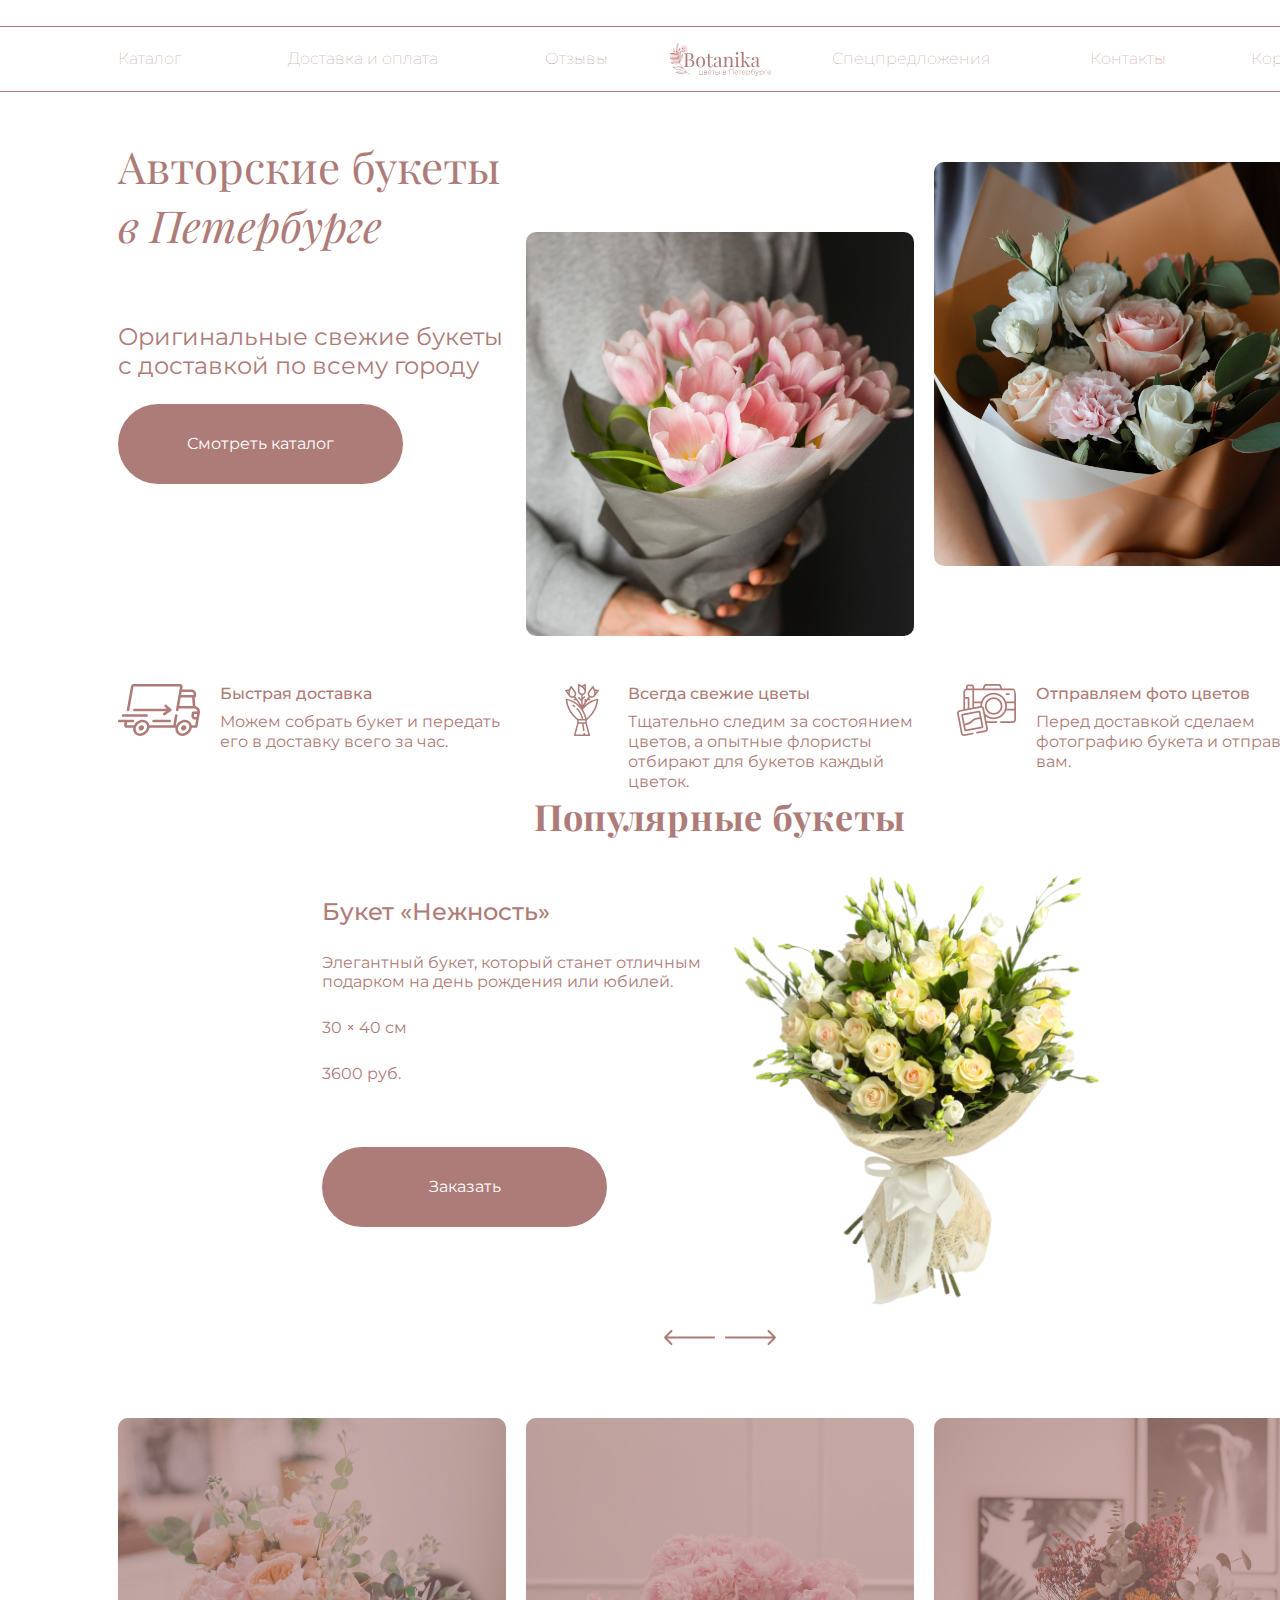
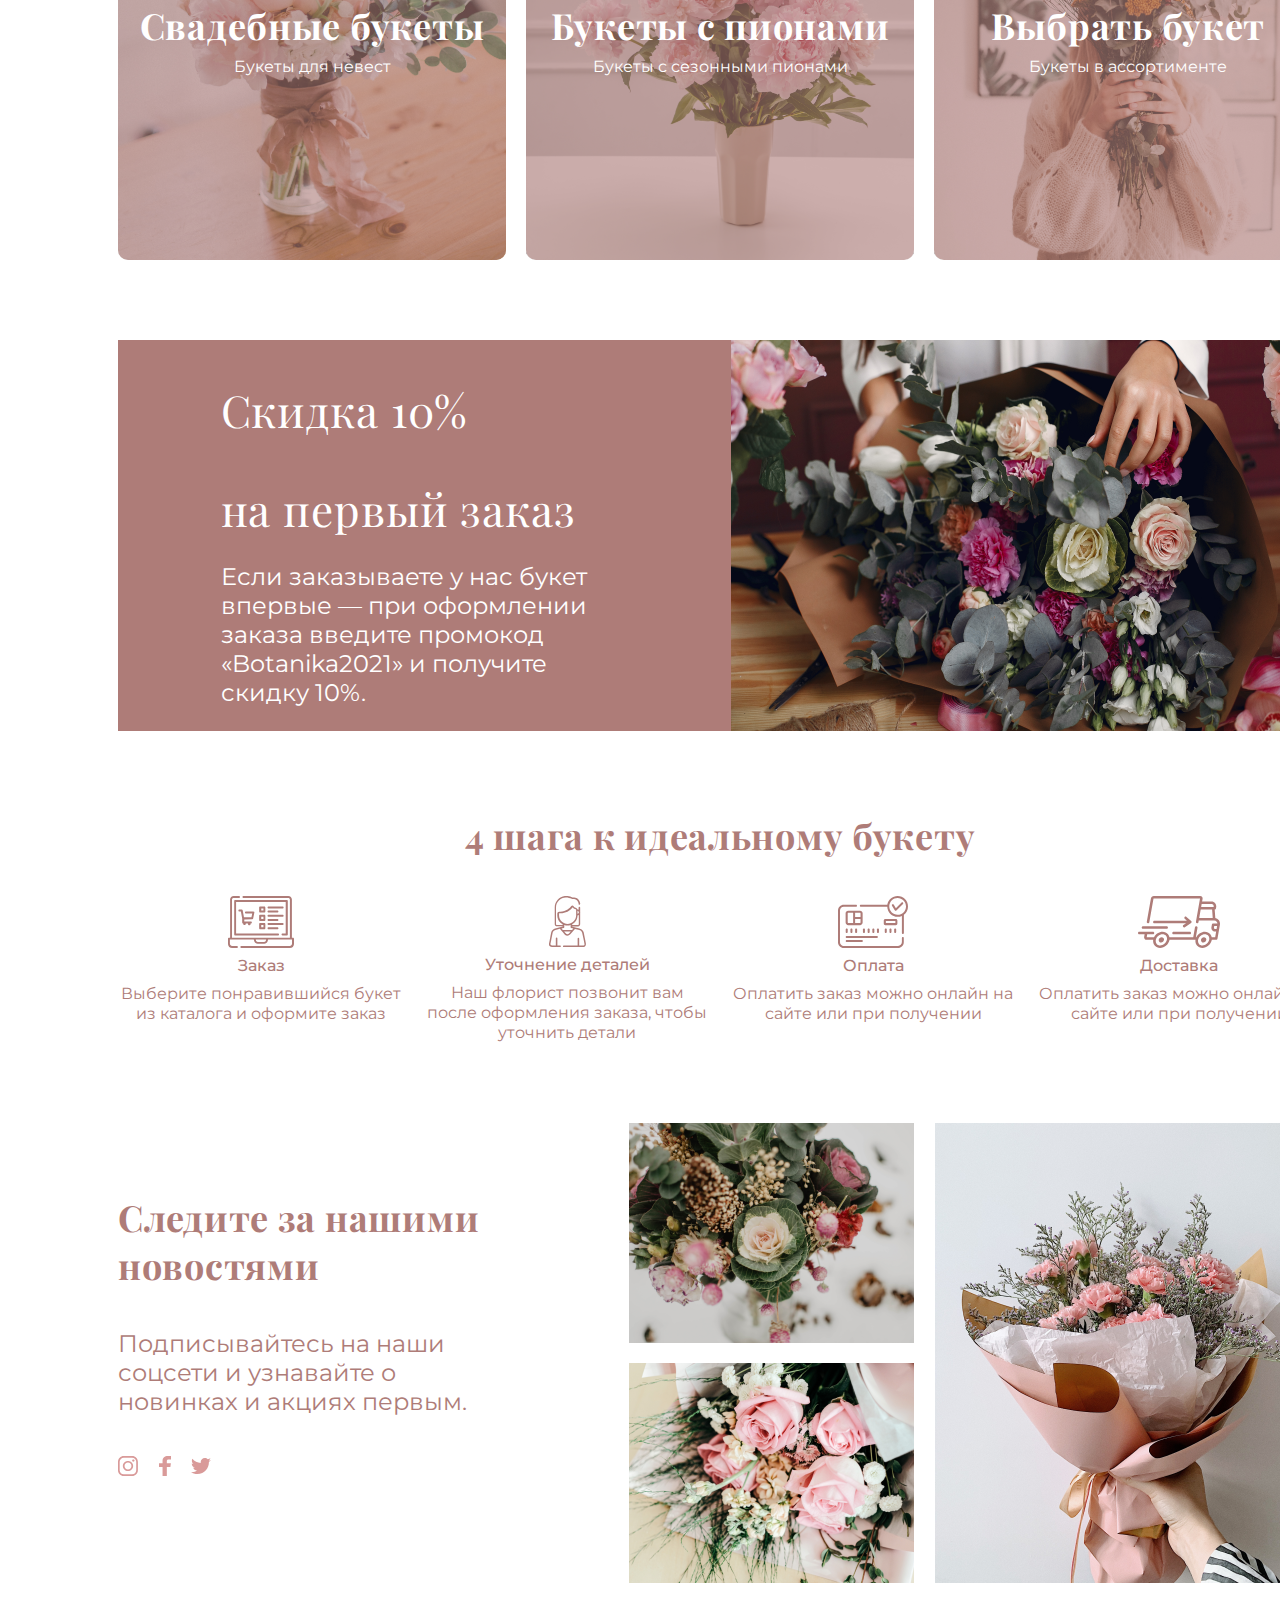
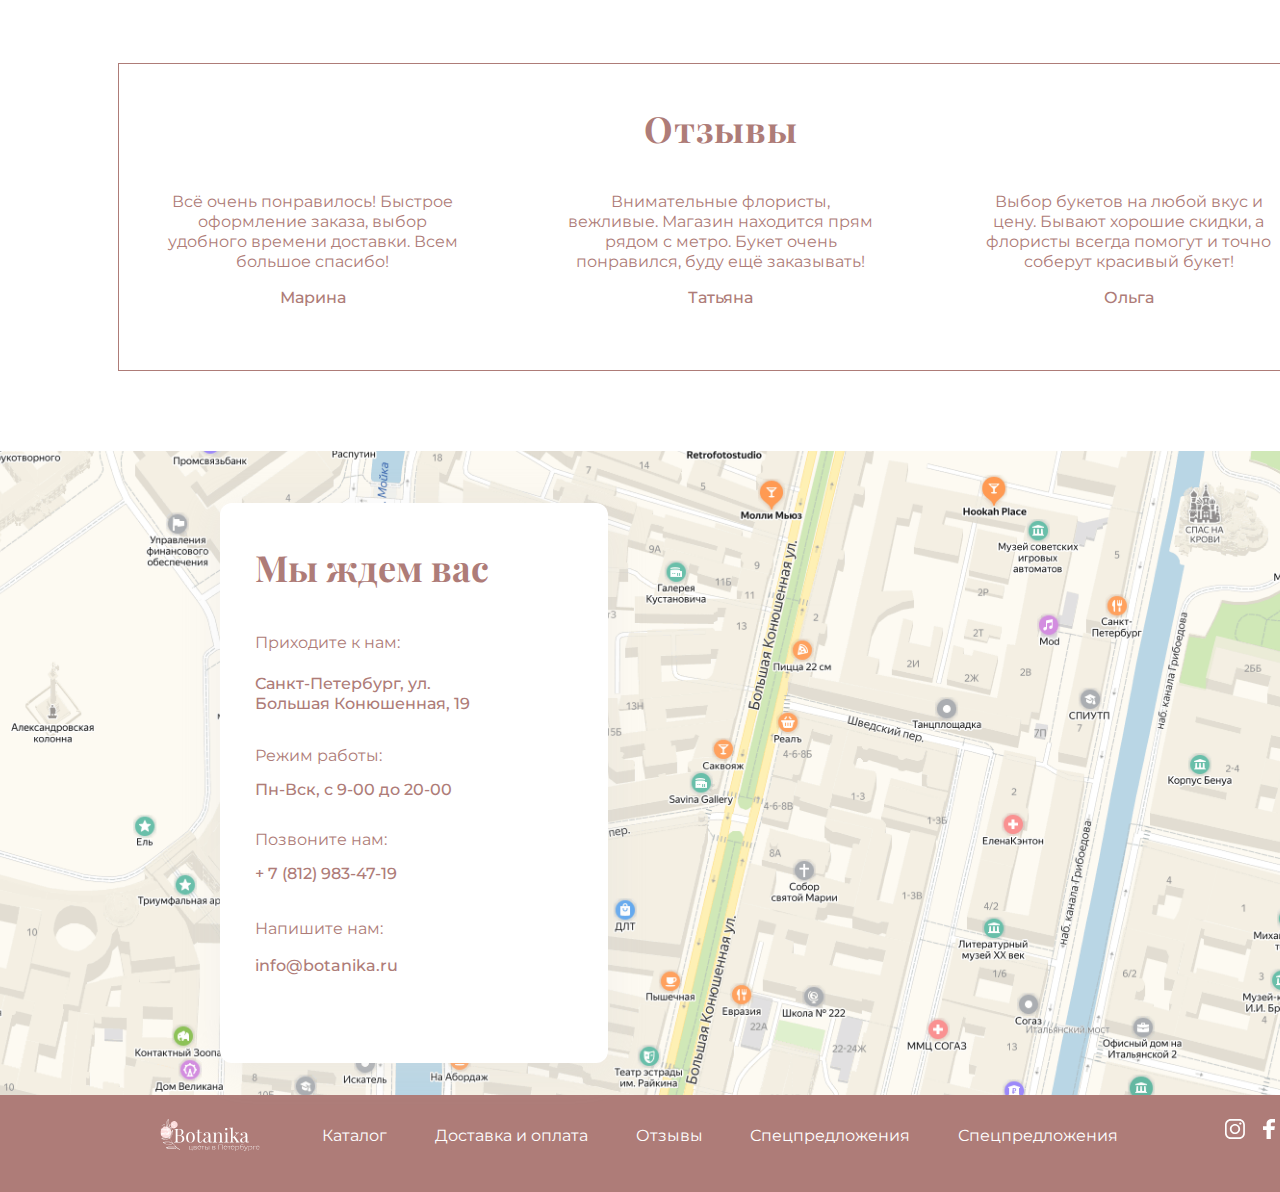
==== public/index.html @ adad9e23 "fireBase deployment" ====
<!DOCTYPE html>
<html lang="ru">
<head>
    <link rel="stylesheet" href="css/style.css">
    <link rel="preconnect" href="https://fonts.googleapis.com">
    <link rel="preconnect" href="https://fonts.gstatic.com" crossorigin>
    <link href="https://fonts.googleapis.com/css2?family=Montserrat:wght@400;500&family=Playfair+Display:ital,wght@0,400;0,700;1,400&display=swap"
          rel="stylesheet">
    <meta charset="UTF-8">
    <title>flower shop</title>
</head>
<body>
<article class="wrap">
    <header class="pageHeader ">
        <nav class="pageNavigation bigGrid contentWide">
            <div class="navContent">
                <a class="navLink montserratFont link" href="" type="link">
                    <div class="linkContent">Каталог</div>
                </a>
            </div>
            <div class="navContent">
                <a class="navLink montserratFont link" href="" type="link">
                    <div class="linkContent">Доставка и оплата</div>
                </a>
            </div>
            <div class="navContent">
                <a class="navLink montserratFont link" href="" type="link">
                    <div class="linkContent">Отзывы</div>
                </a>
            </div>
            <div class="navContent">
                <a class="navLink link" href="" type="link">
                    <div class="logo"></div>
                </a>
            </div>
            <div class="navContent ">
                <a class="navLink montserratFont link" href="" type="link">
                    <div class="linkContent">Спецпредложения</div>
                </a>
            </div>
            <div class="navContent ">
                <a class="navLink montserratFont link" href="" type="link ">
                    <div class="linkContent">Контакты</div>
                </a>
            </div>
            <div class="navContent">
                <a class="navLink montserratFont link" href="" type="link">
                    <div class="linkContent">Корзина</div>
                </a>
            </div>
        </nav>
    </header>
    <main class="mainContainer ">
        <section class="designBouquetsWrap contentWide bigGrid">
            <div class="designBouquetsContent">
                <p class="playfairFont">Авторские букеты<span> в Петербурге</span></p>

                <p class="montserratFont">Оригинальные свежие букеты с доставкой по всему городу</p>
                <a class="buttonWrap link" type="link" href="">
                    <div class="buttonLink montserratFont">Смотреть каталог</div>
                </a>
            </div>
            <div class="designBouquetsContent">
                <div class="imageContainer"></div>
            </div>
            <div class="designBouquetsContent">
                <div class="imageContainer"></div>
            </div>
        </section>
        <section class="benefits contentWide bigGrid montserratFont">
            <div class="contentBenefits imageContainer">
            </div>
            <div class="contentBenefits">
                <p>Быстрая доставка</p>
                <p>Можем собрать букет и передать его в доставку всего за час.</p>
            </div>
            <div class="contentBenefits imageContainer">
            </div>
            <div class="contentBenefits">
                <p>Всегда свежие цветы</p>
                <p>Тщательно следим за состоянием цветов, а опытные флористы отбирают для букетов каждый цветок.</p>
            </div>
            <div class="contentBenefits imageContainer">
            </div>
            <div class="contentBenefits">
                <p>Отправляем фото цветов</p>
                <p>Перед доставкой сделаем фотографию букета и отправим вам.</p>
            </div>
        </section>
        <section class="popularBouquets contentNoWide smallGrid">
            <p class="playfairFont">Популярные букеты</p>
            <div class="popularBouquetsContentWrap smallGrid">
                <div class="popularBouquetsContent montserratFont">
                    <p>Букет «Нежность»</p>
                    <p>Элегантный букет, который станет отличным подарком на день рождения или юбилей.</p>
                    <p>30 × 40 см</p>
                    <p>3600 руб.</p>
                    <a class="buttonWrap  link" type="link" href="">
                        <div class="buttonLink montserratFont">Заказать</div>
                    </a>
                </div>
                <div class="popularBouquetsContent imageContainer">

                </div>
            </div>
            <div class="buttonWrap ">
                <a type="link" class="link" href="">
                    <div class="imageContainer arrowLeft"></div>
                </a>
                <a type="link" class="link" href="">
                    <div class="imageContainer arrowRight"></div>
                </a>
            </div>
        </section>
        <section class="catalogSections contentWide bigGrid">
            <div class="imageContainer ">
                <p class="playfairFont">Свадебные букеты</p>
                <p class="montserratFont">Букеты для невест</p>
                <div class="imageContainer"></div>
            </div>
            <div class="imageContainer">
                <p class="playfairFont">Букеты с пионами</p>
                <p class="montserratFont">Букеты с сезонными пионами</p>
                <div class="imageContainer"></div>
            </div>
            <div class="imageContainer">
                <p class="playfairFont">Выбрать букет</p>
                <p class="montserratFont">Букеты в ассортименте</p>
                <div class="imageContainer"></div>
            </div>
        </section>
        <section class="contentWide bigGrid discount">
            <div class="discountTextWrap">
                <div class="discountTextContent">
                    <p class="playfairFont">Скидка 10%</p>
                    <p class="playfairFont">на первый заказ</p>
                    <p class="montserratFont">Если заказываете у нас букет впервые — при оформлении заказа введите
                        промокод «Botanika2021» и получите скидку 10%.</p>
                </div>
            </div>
            <div class="imageContainer"></div>
        </section>
        <section class="steps contentWide bigGrid">
            <div class="stepsTitle playfairFont">
                <p>4 шага к идеальному букету</p>
            </div>
            <div class="stepsContainer montserratFont">
                <div class="imageContainer"></div>
                <p>Заказ</p>
                <p>Выберите понравившийся букет из каталога и оформите заказ</p>
            </div>
            <div class="stepsContainer montserratFont">
                <div class="imageContainer"></div>
                <p>Уточнение деталей</p>
                <p>Наш флорист позвонит вам после оформления заказа, чтобы уточнить детали</p>
            </div>
            <div class="stepsContainer montserratFont">
                <div class="imageContainer"></div>
                <p>Оплата</p>
                <p>Оплатить заказ можно онлайн на сайте или при получении</p>
            </div>
            <div class="stepsContainer montserratFont">
                <div class="imageContainer"></div>
                <p>Доставка</p>
                <p>Оплатить заказ можно онлайн на сайте или при получении</p>
            </div>
        </section>
        <section class="news contentWide bigGrid twoLinesGrid">
            <div class="newsTextContainer">
                <p class="playfairFont">Следите за нашими новостями</p>
                <p class="montserratFont">Подписывайтесь на наши соцсети и узнавайте о новинках и акциях первым.</p>
                <div class="imageWrap">
                    <a class="link" type="link" href="https://inatgram.com" target="_blank" rel="noopener">
                        <div class="imageContainer"></div>
                    </a>
                    <a class="link" type="link" href="https://facebook.com" target="_blank" rel="noopener">
                        <div class="imageContainer"></div>
                    </a>
                    <a class="link" type="link" href="https://twitter.com" target="_blank" rel="noopener">
                        <div class="imageContainer"></div>
                    </a>
                </div>
            </div>
            <div class="imageContainer"></div>
            <div class="imageContainer"></div>
            <div class="imageContainer"></div>
        </section>
        <section class="reviews bigGrid contentWide">
            <div class="reviewsTitle"><p class="playfairFont">Отзывы</p></div>
            <div class="reviewsContent montserratFont">
                <p>Всё очень понравилось! Быстрое оформление заказа, выбор удобного времени доставки. Всем большое
                    спасибо!</p>
                <p>Марина</p>
            </div>
            <div class="reviewsContent montserratFont">
                <p>Внимательные флористы, вежливые. Магазин находится прям рядом с метро. Букет очень понравился, буду
                    ещё заказывать!</p>
                <p>Татьяна</p>
            </div>
            <div class="reviewsContent montserratFont">
                <p>Выбор букетов на любой вкус и цену. Бывают хорошие скидки, а флористы всегда помогут и точно соберут
                    красивый букет!</p>
                <p>Ольга</p>
            </div>
        </section>
        <section class="contacts bigGrid contentWide">
            <div class="contactsContainer montserratFont">
                <p class="playfairFont">Мы ждем вас</p>
                <p>Приходите к нам:</p>
                <p>Санкт-Петербург, ул. Большая Конюшенная, 19</p>
                <p>Режим работы:</p>
                <p>Пн-Вск, с 9-00 до 20-00</p>
                <p>Позвоните нам:</p>
                <a href="tel:+78129834719" class="link montserratFont" type="link">+ 7 (812) 983-47-19</a>
                <p>Напишите нам:</p>
                <a href="mailto:info@botanika.ru" class="link montserratFont" type="link">info@botanika.ru</a>
            </div>
            <div class="map imageContainer">
            </div>
        </section>

    </main>
    <footer class="pageFooter">
        <div class="footerContainer bigGrid contentWide">
            <a class="logo imageContainer link"></a>
            <div class="linkWrap montserratFont">
                <a class="link" type="link" href="">Каталог</a>
                <a class="link" type="link" href="">Доставка и оплата</a>
                <a class="link" type="link" href="">Отзывы</a>
                <a class="link" type="link" href="">Спецпредложения</a>
                <a class="link" type="link" href="">Спецпредложения</a>
            </div>
            <div class="iconsFooter">
                <a class="link" type="link" href="https://instagram.com" target="_blank" rel="noopener">
                    <div class="imageContainer"></div>
                </a>
                <a class="link" type="link" href="https://facebook.com" target="_blank" rel="noopener">
                    <div class="imageContainer"></div>
                </a>
                <a class="link" type="link" href="https://twitter.com" target="_blank" rel="noopener">
                    <div class="imageContainer"></div>
                </a>
            </div>
        </div>
    </footer>
</article>

</body>
</html>
---- public/css/style.css ----
html, body {
    display: flex;
    flex: 1;
    margin: 0;
    padding: 0;

}

.montserratFont {
    font-family: 'Montserrat', sans-serif;
    color: #AE7C78;
}

.playfairFont {
    font-family: 'Playfair Display', serif;
    color: #AE7C78;
}

.contentWide {
    width: 1204px;
}

.bigGrid {
    display: grid;
    grid-template-columns: repeat(12, 82px);
    gap: 20px;
}

.twoLinesGrid {
    grid-template-rows: repeat(2, auto);
    gap: 20px;
}

.smallGrid {
    display: grid;
    grid-template-columns: repeat(8, 82px);
    gap: 20px;
}

.contentNoWide {
    width: 794px;
    height: 546px;
    position: relative;

}

.wrap {
    width: 100%;
    display: flex;
    flex-direction: column;
    align-items: center;
}

.mainContainer {
    display: flex;
    flex-direction: column;
    width: 1440px;
    align-items: center;
}


.imageContainer {
    background-repeat: no-repeat;
    background-position: center;
    border-radius: 10px;
}

.link {
    text-decoration: none;
    cursor: pointer;
    transition: all 1s ;
}

.link:hover{
    transform: scale(1.1);
    transition: all 0.1s
}

.link:active{
    transform: translate(0,2px);
    transition: all 0.1s
}


/*region header Css*/
header.pageHeader {
    height: 64px;
    margin: 26px 0 0 0;
    display: flex;
    justify-content: center;
    width: 100%;
    border-top: 1px solid #AE7C78;
    border-bottom: 1px solid #AE7C78;
}


.navContent {
    display: flex;
    align-items: center;
}

.navContent:nth-child(2) {
    grid-column: span 3;
    justify-content: center;
}

.navContent:nth-child(3) {
    justify-content: flex-end;
}

.navContent:nth-child(4) {
    grid-column: span 2;
    justify-content: center;
    width: content-box;
}

.navLink > .logo {

    width: 101px;
    height: 33px;
    background-image: url("../img/svg/logo.svg");
    background-repeat: no-repeat;
    background-position: center;
    background-size: contain;
}

.navContent:nth-child(5) {
    grid-column: span 2;

}

.navContent:nth-child(6) {
    grid-column: span 2;
    justify-content: center;
}

.navContent:nth-child(7) {
    justify-content: flex-end;
}


.navLink {
    text-decoration: none;
}

.navLink > .linkContent {
    font-size: 16px;
    font-style: normal;
    font-weight: 100;
    line-height: 20px;
    letter-spacing: 0;
}

/*endregion*/

/*region designBouquets*/
section.designBouquetsWrap {
    height: 544px;

}

.designBouquetsContent {
    grid-column: span 4;

}

.designBouquetsContent > p:nth-child(1) {
    font-style: normal;
    font-weight: normal;
    font-size: 44px;
    line-height: 59px;
}

.designBouquetsContent > p:nth-child(1) > span {
    font-style: italic;
}


.designBouquetsContent > p:nth-child(2) {
    font-style: normal;
    font-weight: normal;
    font-size: 24px;
    line-height: 29px;
}

.buttonWrap {
    text-decoration: none;
}

.buttonLink {
    background-color: #AE7C78;
    height: 80px;
    width: 285px;
    border-radius: 40px;
    display: flex;
    justify-content: center;
    align-items: center;
    color: white;
    font-style: normal;
    font-weight: normal;
    font-size: 16px;
    line-height: 20px;
}

.designBouquetsContent > .imageContainer {
    width: 100%;
    height: 404px;

}

.designBouquetsContent {
    display: flex;
    flex-direction: column;
}

.designBouquetsContent:nth-child(2) {
    justify-content: flex-end;
}

.designBouquetsContent:nth-child(2) > .imageContainer {
    background-image: url("../img/png/anna-tukhfatullina-food-photographer-stylist-bq6Gd7pQznU-unsplash.png");
    background-size: 404px;
}

.designBouquetsContent:nth-child(3) > .imageContainer {
    background-image: url("../img/png/taisiia-shestopal-JZDyFwGAEqY-unsplash.png");
    background-size: 420px;
}

.designBouquetsContent:nth-child(3) {
    justify-content: center;
}


/*endregion*/

/*region benefits*/
.benefits {
    height: 108px;
    margin: 48px 0 0 0;
}

.contentBenefits {
    display: flex;

}

.contentBenefits:nth-child(2n) {
    display: flex;
    flex-direction: column;
    grid-column: span 3;
}

.contentBenefits:nth-child(2n) > p {
    margin: 0;
}

.contentBenefits:nth-child(2n) > p:nth-child(1) {
    font-style: normal;
    font-weight: 500;
    font-size: 16px;
    line-height: 20px;
    margin: 0 0 8px 0;
}

.contentBenefits:nth-child(2n) > p:nth-child(2) {
    font-style: normal;
    font-weight: normal;
    font-size: 16px;
    line-height: 20px;
}

.contentBenefits:nth-child(2n-1) {
    display: flex;
    background-position: top right;
    background-size: auto 52px;
}

.contentBenefits:nth-child(1) {
    background-image: url("../img/svg/fastDelivery.svg");
}

.contentBenefits:nth-child(3) {
    background-image: url("../img/svg/bouquet.svg");
}

.contentBenefits:nth-child(5) {
    background-image: url("../img/svg/camera.svg");
}

/*endregion*/

/*region popularBouquets*/
.popularBouquets {
    display: flex;
    flex-direction: column;
    align-items: center;
}

.popularBouquets > p {
    font-style: normal;
    font-weight: bold;
    font-size: 36px;
    line-height: 48px;
    letter-spacing: 0.02em;
    grid-column: span 8;
    margin: 0 0 10px;
}

.popularBouquetsContentWrap {
    flex: 1;
}

.popularBouquetsContent {
    display: flex;
    flex-direction: column;
    justify-content: flex-start;
}

.popularBouquetsContent:nth-last-child(1) {

    grid-column: span 4;

}

.popularBouquetsContent:nth-last-child(2) {

    grid-column: span 4;
}

.popularBouquetsContent > p {
    margin: 27px 0 0 0;
}

.popularBouquetsContent > p:nth-child(1) {
    font-style: normal;
    font-weight: 500;
    font-size: 24px;
    line-height: 29px;
}

.popularBouquetsContent > .buttonWrap {
    margin: 64px 0 0 0;
}

.popularBouquetsContent.imageContainer {
    height: 438px;
    background-image: url("../img/png/imgbin_flower-bouquet-cut-flowers-floral-design-garden-roses.png");
    background-size: 387px;
}

.popularBouquets > .buttonWrap {
    grid-column: span 8;
    position: absolute;
    z-index: 1;
    display: flex;
    width: 100%;
    justify-content: center;
    align-items: center;
    top: 538px;
    height: 15px;
}

.arrowLeft.imageContainer, .arrowRight.imageContainer {
    height: 15px;
    width: 51px;
    margin: 0 5px 0 5px;

}

.arrowLeft.imageContainer {
    background-image: url("../img/svg/arrow_1.svg");

    z-index: 2
}

.arrowRight.imageContainer {
    background-image: url("../img/svg/arrow_2.svg");

    z-index: 2
}

/*endregion*/

/*region catalogSections*/
.catalogSections {
    margin-top: 80px;
}

.catalogSections > .imageContainer {
    grid-column: span 4;
    height: 442px;
    display: flex;
    flex-direction: column;
    justify-content: center;
    align-items: center;
    position: relative;
}

.catalogSections > .imageContainer > p {
    margin: 0;
    z-index: 2;
}

.catalogSections > .imageContainer > p:nth-child(1) {
    font-style: normal;
    font-weight: bold;
    font-size: 36px;
    line-height: 48px;
    text-align: center;
    letter-spacing: 0.02em;
    color: white;
}

.catalogSections > .imageContainer > p:nth-child(2) {
    font-style: normal;
    font-weight: normal;
    font-size: 16px;
    line-height: 20px;
    color: #FFFFFF;
    margin: 8px 0 0 0;
}

.catalogSections > .imageContainer:nth-child(1) {
    background-image: url("../img/png/sammi-sP5CaWEN7Do-unsplash.png");
    background-size: auto 443px;
}

.catalogSections > .imageContainer:nth-child(2) {
    background-image: url("../img/png/fresh-beautiful-peony-flowers-vase.png");
    background-size: auto 443px;
}

.catalogSections > .imageContainer:nth-child(3) {
    background-image: url("../img/png/alyssa-strohmann-tnpr-hPOta0-unsplash.png");
    background-size: auto 443px;
}

.imageContainer > .imageContainer {
    width: 100%;
    height: 100%;
    background: rgba(174, 124, 120, 0.6);
    position: absolute;
    z-index: 1;
}

/*endregion*/

/*region discount*/
.discount {
    height: 391px;
    background: #AE7C78;
    margin: 80px 0 0 0;
}

.discountTextWrap {
    grid-column: span 6;
    display: flex;
    justify-content: center;
}

.discountTextContent {
    width: 387px;
    height: 100%;
}

.discount > .imageContainer {
    grid-column: span 6;
    background-image: url("../img/png/florist-makes-beautiful-bouquet-studio.png");
    background-size: auto 391px;
    border-radius: 0;
}

.discountTextContent > p {
    color: white;
    margin: 0;
}

.discountTextContent > p:nth-child(1),
.discountTextContent > p:nth-child(2) {
    font-style: normal;
    font-weight: normal;
    font-size: 44px;
    line-height: 59px;
    letter-spacing: 0.02em;
    margin: 40px 0 0 0;
}

.discountTextContent > p:nth-child(3) {
    font-style: normal;
    font-weight: normal;
    font-size: 24px;
    line-height: 29px;
    margin: 24px 0 0 0
}

/*endregion*/

/*region steps*/
.steps {
    height: 232px;
    margin-top: 80px;
    row-gap: 0;
}

.stepsTitle {
    grid-column: span 12;
    display: flex;
    justify-content: center;
    height: 48px;
    margin: 0;
}

.stepsTitle > p {
    text-align: center;
    font-style: normal;
    font-weight: bold;
    font-size: 36px;
    line-height: 48px;
    letter-spacing: 0.02em;
    margin: 0;

}


.stepsWrap {

    /* grid-column: span 12; */
    height: 184px;
    margin: 0;
    /* display: flex; */
}

.stepsContainer {
    grid-column: span 3;
    height: 184px;
    display: flex;
    flex-direction: column;
    align-items: center;
}

.stepsContainer > .imageContainer {

    height: 52px;
    width: 100%;
    margin: 37px 0 0 0;
}

.stepsContainer > p {
    margin: 0;
    text-align: center;
}

.stepsContainer > p:nth-child(2) {
    margin-top: 8px;
    font-style: normal;
    font-weight: 500;
    font-size: 16px;
    line-height: 20px;
}

.stepsContainer > p:nth-child(3) {
    margin-top: 8px;
    font-style: normal;
    font-weight: normal;
    font-size: 16px;
    line-height: 20px;
}

.stepsContainer:nth-child(2) > .imageContainer {
    background-image: url("../img/svg/computer.svg");
}

.stepsContainer:nth-child(3) > .imageContainer {
    background-image: url("../img/svg/details.svg");
}

.stepsContainer:nth-child(4) > .imageContainer {
    background-image: url("../img/svg/paymant.svg");
}

.stepsContainer:nth-child(5) > .imageContainer {
    background-image: url("../img/svg/fastDelivery.svg");
}

/*endregion*/

/*region news*/
.news {
    height: 460px;
    margin-top: 80px;
    grid-auto-flow: column;
}

.newsTextContainer {
    grid-column: span 5;
    grid-row: span 2;

}

.news > .imageContainer:nth-child(2), .news > .imageContainer:nth-child(3) {
    grid-column: span 3;
}

.news > .imageContainer:nth-child(4) {
    grid-column: span 4;
    grid-row: span 2;

}

.newsTextContainer > p {
    width: 80%;
    margin: 0;
}

.newsTextContainer > p:nth-child(1) {
    font-style: normal;
    font-weight: bold;
    font-size: 36px;
    line-height: 48px;
    letter-spacing: 0.02em;
    margin-top: 70px;
}

.newsTextContainer > :nth-child(2) {
    font-style: normal;
    font-weight: normal;
    font-size: 24px;
    line-height: 29px;
    margin-top: 40px;
}

.imageWrap {
    margin-top: 40px;
    height: 20px;
    display: flex;
}

.imageWrap > .link > .imageContainer {
    height: 100%;
    width: 30px;
    border-radius: 0;
}

.imageWrap > .link:nth-child(1) > .imageContainer {
    width: 21px;
    background-image: url("../img/svg/instagramm.svg");
}

.imageWrap > .link:nth-child(2) > .imageContainer {
    width: 12px;
    background-image: url("../img/svg/facebook.svg");
    margin: 0 20px 0 20px;
}

.imageWrap > .link:nth-child(3) > .imageContainer {
    width: 20px;
    background-image: url("../img/svg/twitter.svg");
}

.news > .imageContainer {
    border-radius: 0;
}

.news > .imageContainer:nth-child(2) {
    background-image: url("../img/png/samantha-gades-nysCDwot01c-unsplash.png");
    background-size: auto 220px;
}

.news > .imageContainer:nth-child(3) {
    background-image: url("../img/png/insung-yoon-jRofmV5rPl0-unsplash.png");
    background-size: auto 220px;
}

.news > .imageContainer:nth-child(4) {
    background-image: url("../img/png/demi-he-hPcxvCecdPI-unsplash.png");
    background-size: auto 460px;
}

/*endregion*/

/*region reviews*/
.reviews {
    height: 308px;
    border: 1px solid #AE7C78;
    box-sizing: border-box;
    margin-top: 80px;
    grid-auto-flow: dense;
    row-gap: 0;
}

.reviewsTitle {
    grid-column: span 12;
}

.reviewsTitle > p {
    margin: 40px;
    font-style: normal;
    font-weight: bold;
    font-size: 36px;
    line-height: 48px;
    text-align: center;
    letter-spacing: 0.02em;
}

.reviewsContent {
    grid-column: span 4;
    height: 180px;
    display: flex;
    flex-direction: column;
    align-items: center;
}

.reviewsContent > p {
    margin: 0;
    text-align: center;
    width: 79%;
}

.reviewsContent > p:nth-child(1) {
    font-style: normal;
    font-weight: normal;
    font-size: 16px;
    line-height: 20px;
    text-align: center;
}

.reviewsContent > p:nth-child(2) {
    font-style: normal;
    font-weight: 500;
    font-size: 16px;
    line-height: 20px;
    margin-top: 16px;
}

/*endregion*/

/*region contacts*/
.contacts {
    height: 644px;
    margin-top: 80px;
    position: relative;
}


.map {
    position: absolute;
    width: 1440px;
    height: 100%;
    z-index: 1;
    justify-self: center;
    background-image: url("../img/png/map.png");
    border-radius: 0;
    background-size: auto 645px;
}


.contactsContainer {
    grid-column-start: 2;
    grid-column-end: 6;
    height: 520px;
    background-color: white;
    z-index: 2;
    border-radius: 12px;
    margin: 52px 0 72px 0;
    box-shadow: 0 4px 40px rgba(217, 217, 217, 0.3);
    padding: 40px 108px 0 35px;
}

.contactsContainer > p {
    margin: 0;
}

.contactsContainer > p, .contactsContainer > a {
    z-index: 3;
}


.contactsContainer > p:nth-child(1) {
    font-style: normal;
    font-weight: bold;
    font-size: 36px;
    line-height: 48px;

}

.contactsContainer > p:nth-child(2) {
    font-style: normal;
    font-weight: normal;
    font-size: 16px;
    line-height: 20px;
    margin-top: 42px;
}

.contactsContainer > p:nth-child(3) {
    font-style: normal;
    font-weight: 500;
    font-size: 16px;
    line-height: 20px;
    margin-top: 21px;
}

.contactsContainer > p:nth-child(4) {
    font-style: normal;
    font-weight: normal;
    font-size: 16px;
    line-height: 20px;
    margin-top: 32px;
}

.contactsContainer > p:nth-child(5) {
    font-style: normal;
    font-weight: 500;
    font-size: 16px;
    line-height: 20px;
    margin-top: 14px;
}

.contactsContainer > p:nth-child(6) {
    font-style: normal;
    font-weight: normal;
    font-size: 16px;
    line-height: 20px;
    margin: 30px 0 14px 0;
}

.contactsContainer > a:nth-child(7) {
    font-style: normal;
    font-weight: 500;
    font-size: 16px;
    line-height: 20px;
    margin-top: 14px;
}

.contactsContainer > p:nth-child(8) {
    font-style: normal;
    font-weight: normal;
    font-size: 16px;
    line-height: 20px;
    margin: 35px 0 17px 0;
}

.contactsContainer > a:nth-child(9) {
    font-style: normal;
    font-weight: 500;
    font-size: 16px;
    line-height: 20px;
}

/*endregion*/

.pageFooter {
    width: 100%;
    height: 97px;
    background: #AE7C78;
    display: flex;
    justify-content: center;
}

.linkWrap > .link {
    color: #FFFFFF;

}

.linkWrap {
    display: flex;
    justify-content: space-between;
    align-items: center;
    height: 100%;
    grid-column: span 8;
}


.footerContainer > .logo {
    grid-column: span 2;
    background-image: url("../img/svg/logo_white.svg");
    background-size: 100px 32px;
}

.footerContainer > .iconsFooter {
    display: flex;
    grid-column: span 2;
    justify-content: flex-end;
}

.iconsFooter>.link>.imageContainer{
    height: 20px;
    border-radius: 0;
    }

.iconsFooter>.link:nth-child(1)>.imageContainer{
    width: 20px;
    background-image: url("../img/svg/instagramm_white.svg");
}

.iconsFooter>.link:nth-child(2)>.imageContainer{
    width: 12px;
    margin: 0 21px 0 18px;
    background-image: url("../img/svg/facebook_white.svg");
}
.iconsFooter>.link:nth-child(3)>.imageContainer{
    width: 26px;
    background-image: url("../img/svg/twitter_white.svg");
}


.footerContainer {
    height: 32px;
    margin: 24px 0 0 0;
}
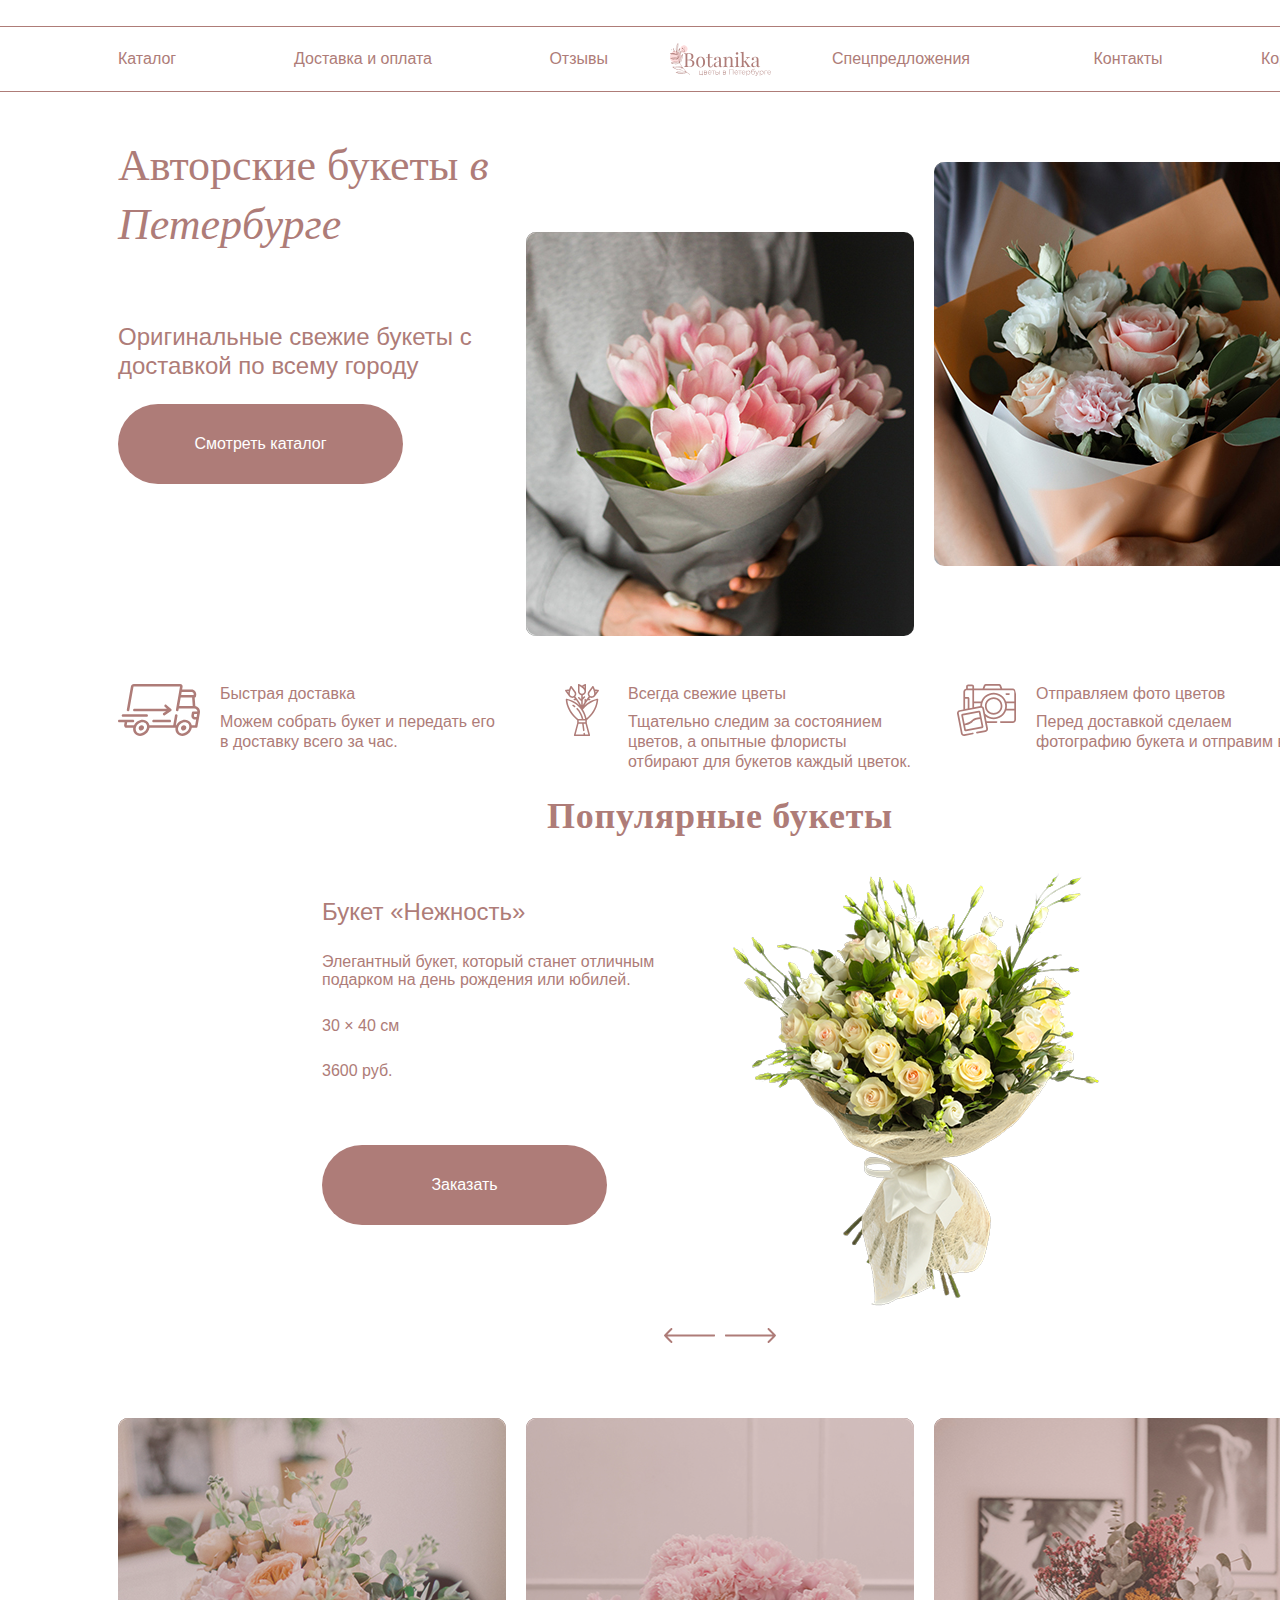
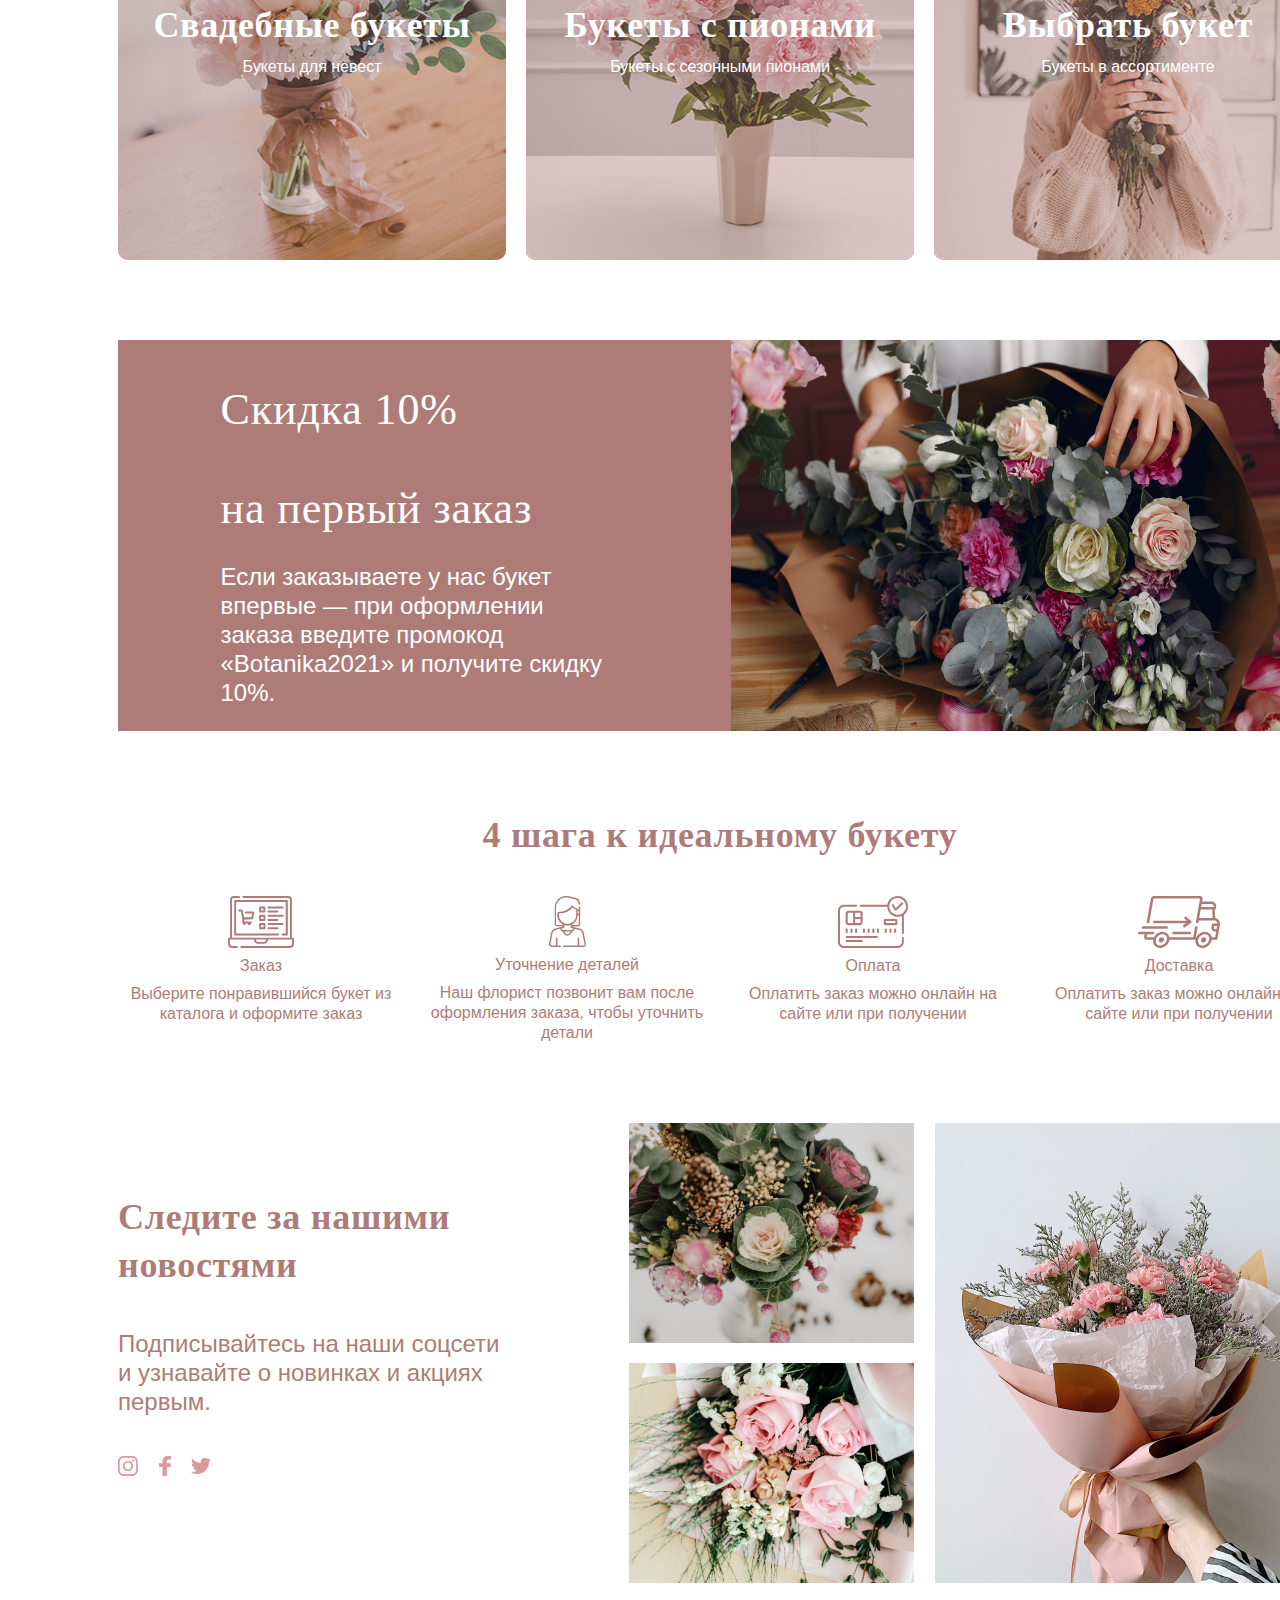
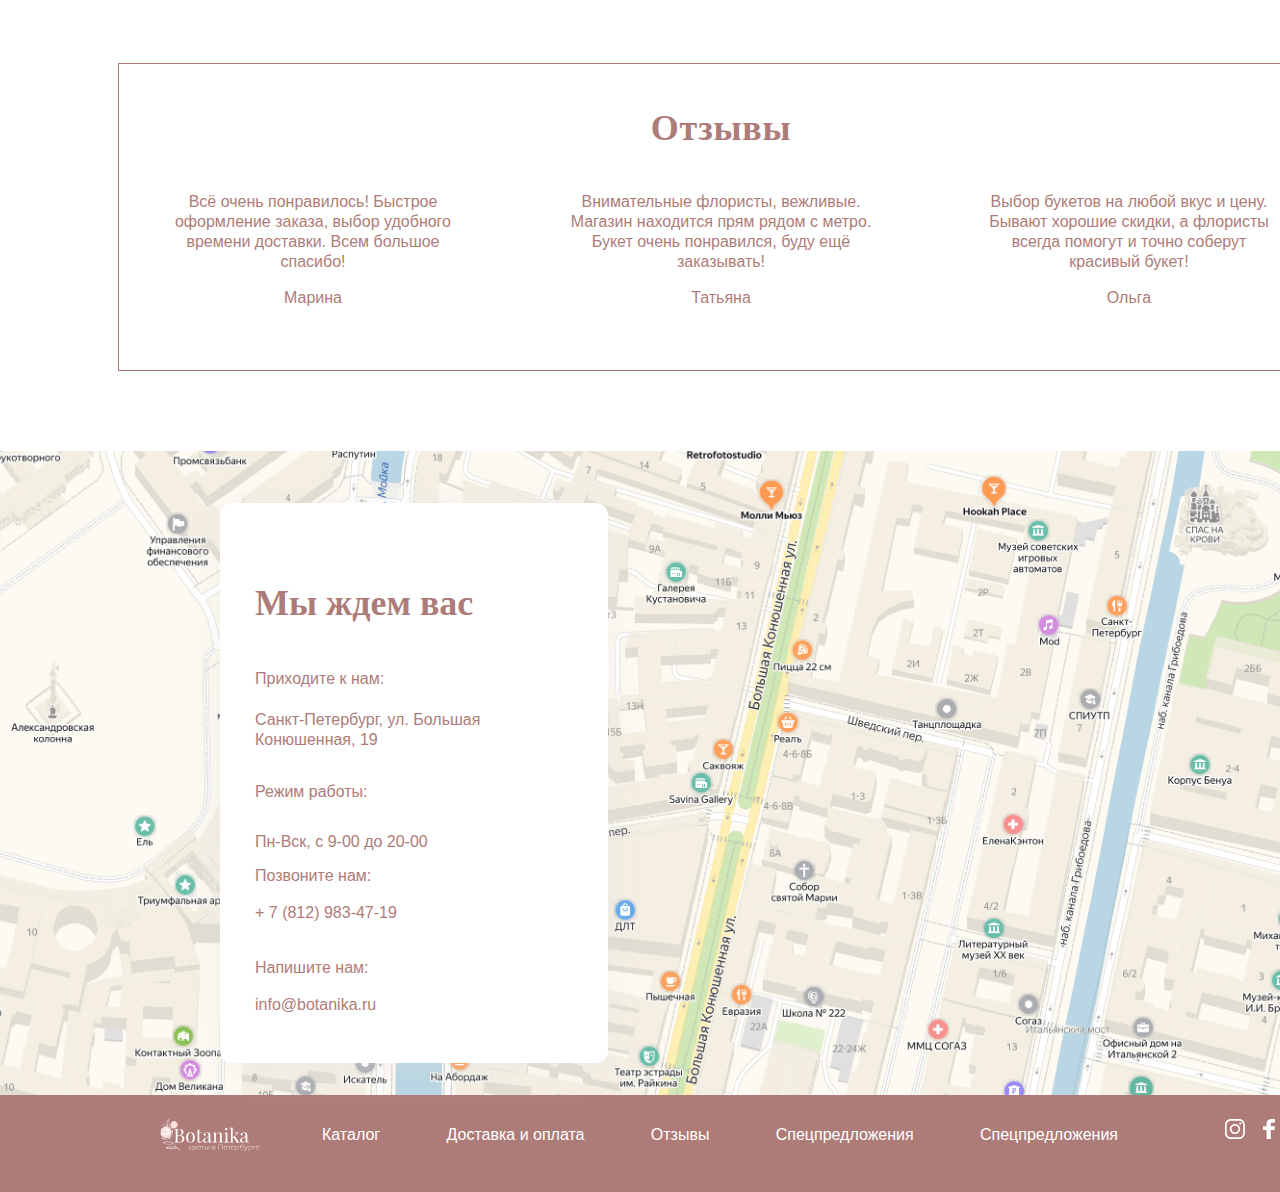
==== commit 7647e9e8: "add image simplified css" ====
--- a/public/index.html
+++ b/public/index.html
@@ -2,16 +2,19 @@
 <html lang="ru">
 <head>
     <link rel="stylesheet" href="css/style.css">
+    <link rel="stylesheet" href="css/normalize.css">
     <link rel="preconnect" href="https://fonts.googleapis.com">
     <link rel="preconnect" href="https://fonts.gstatic.com" crossorigin>
     <link href="https://fonts.googleapis.com/css2?family=Montserrat:wght@400;500&family=Playfair+Display:ital,wght@0,400;0,700;1,400&display=swap"
-          rel="stylesheet">
+          rel="preload" as="font">
     <meta charset="UTF-8">
     <title>flower shop</title>
 </head>
 <body>
-<article class="wrap">
+<div class="wrap">
+    <h1 class="hidden">Botanika. Авторские букеты в Петербурге</h1>
     <header class="pageHeader ">
+        <h2 class="hidden">панель навигации сайта</h2>
         <nav class="pageNavigation bigGrid contentWide">
             <div class="navContent">
                 <a class="navLink montserratFont link" href="" type="link">
@@ -50,24 +53,27 @@
             </div>
         </nav>
     </header>
-    <main class="mainContainer ">
+    <main class="mainContainer">
+        <h2 class="hidden">основная часть сайта</h2>
         <section class="designBouquetsWrap contentWide bigGrid">
             <div class="designBouquetsContent">
-                <p class="playfairFont">Авторские букеты<span> в Петербурге</span></p>
-
+                <h3 class="playfairFont">Авторские букеты<span> в Петербурге</span></h3>
                 <p class="montserratFont">Оригинальные свежие букеты с доставкой по всему городу</p>
                 <a class="buttonWrap link" type="link" href="">
-                    <div class="buttonLink montserratFont">Смотреть каталог</div>
+                    <button class="buttonLink montserratFont">Смотреть каталог</button>
                 </a>
             </div>
             <div class="designBouquetsContent">
-                <div class="imageContainer"></div>
+                <img class="image" src="./img/jpg/authorBouquet_1.jpg" width="388" height="404"
+                     alt="авторский букет тюльпанов">
             </div>
             <div class="designBouquetsContent">
-                <div class="imageContainer"></div>
+                <img class="image" src="./img/jpg/authorBouquet_2.jpg" width="388" height="404"
+                     alt="авторский букет роз">
             </div>
         </section>
         <section class="benefits contentWide bigGrid montserratFont">
+            <h3 class="hidden">преимущества сайта Botanika</h3>
             <div class="contentBenefits imageContainer">
             </div>
             <div class="contentBenefits">
@@ -88,7 +94,7 @@
             </div>
         </section>
         <section class="popularBouquets contentNoWide smallGrid">
-            <p class="playfairFont">Популярные букеты</p>
+            <h3 class="playfairFont">Популярные букеты</h3>
             <div class="popularBouquetsContentWrap smallGrid">
                 <div class="popularBouquetsContent montserratFont">
                     <p>Букет «Нежность»</p>
@@ -96,67 +102,72 @@
                     <p>30 × 40 см</p>
                     <p>3600 руб.</p>
                     <a class="buttonWrap  link" type="link" href="">
-                        <div class="buttonLink montserratFont">Заказать</div>
+                        <button class="buttonLink montserratFont">Заказать</button>
                     </a>
                 </div>
-                <div class="popularBouquetsContent imageContainer">
-
-                </div>
+                <img class="image" src="./img/png/popularBouquet.png" width="388" height="438"
+                     alt="популярный букет">
             </div>
             <div class="buttonWrap ">
                 <a type="link" class="link" href="">
-                    <div class="imageContainer arrowLeft"></div>
+                    <button class="imageContainer arrowLeft"></button>
                 </a>
                 <a type="link" class="link" href="">
-                    <div class="imageContainer arrowRight"></div>
+                    <button class="imageContainer arrowRight"></button>
                 </a>
             </div>
         </section>
         <section class="catalogSections contentWide bigGrid">
-            <div class="imageContainer ">
-                <p class="playfairFont">Свадебные букеты</p>
+            <h3 class="hidden">популярные букеты</h3>
+            <article class="catalogContent">
+                <h4 class="playfairFont">Свадебные букеты</h4>
                 <p class="montserratFont">Букеты для невест</p>
-                <div class="imageContainer"></div>
-            </div>
-            <div class="imageContainer">
-                <p class="playfairFont">Букеты с пионами</p>
+                <img class="image" src="./img/jpg/weddingBouquet.jpg" width="388" height="442"
+                     alt="свадебный букет">
+            </article>
+            <article class="catalogContent">
+                <h4 class="playfairFont">Букеты с пионами</h4>
                 <p class="montserratFont">Букеты с сезонными пионами</p>
-                <div class="imageContainer"></div>
-            </div>
-            <div class="imageContainer">
-                <p class="playfairFont">Выбрать букет</p>
+                <img class="image" src="./img/jpg/peoniesBouquet.jpg" width="388" height="442"
+                     alt="букет с пионами">
+            </article>
+            <article class="catalogContent">
+                <h4 class="playfairFont">Выбрать букет</h4>
                 <p class="montserratFont">Букеты в ассортименте</p>
-                <div class="imageContainer"></div>
-            </div>
+                <img class="image" src="./img/jpg/chooseBouquet.jpg" width="388" height="442"
+                     alt="букет с пионами">
+            </article>
         </section>
         <section class="contentWide bigGrid discount">
-            <div class="discountTextWrap">
-                <div class="discountTextContent">
-                    <p class="playfairFont">Скидка 10%</p>
-                    <p class="playfairFont">на первый заказ</p>
+            <h2 class="hidden">скидки</h2>
+            <article class="discountTextWrap">
+                <div class="discountTextContent playfairFont">
+                    <h3>Скидка 10%</h3>
+                    <p>на первый заказ</p>
                     <p class="montserratFont">Если заказываете у нас букет впервые — при оформлении заказа введите
                         промокод «Botanika2021» и получите скидку 10%.</p>
                 </div>
-            </div>
+            </article>
+
             <div class="imageContainer"></div>
         </section>
         <section class="steps contentWide bigGrid">
             <div class="stepsTitle playfairFont">
-                <p>4 шага к идеальному букету</p>
-            </div>
-            <div class="stepsContainer montserratFont">
-                <div class="imageContainer"></div>
-                <p>Заказ</p>
+                <h2>4 шага к идеальному букету</h2>
+            </div>
+            <div class="stepsContainer montserratFont">
+                <div class="imageContainer"></div>
+                <h3>Заказ</h3>
                 <p>Выберите понравившийся букет из каталога и оформите заказ</p>
             </div>
             <div class="stepsContainer montserratFont">
                 <div class="imageContainer"></div>
-                <p>Уточнение деталей</p>
+                <h3>Уточнение деталей</h3>
                 <p>Наш флорист позвонит вам после оформления заказа, чтобы уточнить детали</p>
             </div>
             <div class="stepsContainer montserratFont">
                 <div class="imageContainer"></div>
-                <p>Оплата</p>
+                <h3>Оплата</h3>
                 <p>Оплатить заказ можно онлайн на сайте или при получении</p>
             </div>
             <div class="stepsContainer montserratFont">
@@ -166,8 +177,9 @@
             </div>
         </section>
         <section class="news contentWide bigGrid twoLinesGrid">
+            <h2 class="hidden">новости Botanika</h2>
             <div class="newsTextContainer">
-                <p class="playfairFont">Следите за нашими новостями</p>
+                <h3 class="playfairFont">Следите за нашими новостями</h3>
                 <p class="montserratFont">Подписывайтесь на наши соцсети и узнавайте о новинках и акциях первым.</p>
                 <div class="imageWrap">
                     <a class="link" type="link" href="https://inatgram.com" target="_blank" rel="noopener">
@@ -186,28 +198,33 @@
             <div class="imageContainer"></div>
         </section>
         <section class="reviews bigGrid contentWide">
-            <div class="reviewsTitle"><p class="playfairFont">Отзывы</p></div>
-            <div class="reviewsContent montserratFont">
+            <div class="reviewsTitle">
+                <h2 class="playfairFont">Отзывы</h2>
+            </div>
+            <blockquote class="reviewsContent montserratFont">
                 <p>Всё очень понравилось! Быстрое оформление заказа, выбор удобного времени доставки. Всем большое
                     спасибо!</p>
                 <p>Марина</p>
-            </div>
-            <div class="reviewsContent montserratFont">
+            </blockquote>
+            <blockquote class="reviewsContent montserratFont">
                 <p>Внимательные флористы, вежливые. Магазин находится прям рядом с метро. Букет очень понравился, буду
                     ещё заказывать!</p>
                 <p>Татьяна</p>
-            </div>
-            <div class="reviewsContent montserratFont">
+            </blockquote>
+            <blockquote class="reviewsContent montserratFont">
                 <p>Выбор букетов на любой вкус и цену. Бывают хорошие скидки, а флористы всегда помогут и точно соберут
                     красивый букет!</p>
                 <p>Ольга</p>
-            </div>
+            </blockquote>
         </section>
         <section class="contacts bigGrid contentWide">
+            <h2 class="hidden">контакты</h2>
             <div class="contactsContainer montserratFont">
-                <p class="playfairFont">Мы ждем вас</p>
+                <h3 class="playfairFont">Мы ждем вас</h3>
                 <p>Приходите к нам:</p>
-                <p>Санкт-Петербург, ул. Большая Конюшенная, 19</p>
+                <a href="https://google.com/maps/place/Большая+Конюшенная+ул.,+19,+Санкт-Петербург,+Россия,+191186"
+                   class="link montserratFont" type="link" target="_blank">Санкт-Петербург, ул. Большая Конюшенная,
+                    19</a>
                 <p>Режим работы:</p>
                 <p>Пн-Вск, с 9-00 до 20-00</p>
                 <p>Позвоните нам:</p>
@@ -243,7 +260,6 @@
             </div>
         </div>
     </footer>
-</article>
-
+</div>
 </body>
 </html>
--- a/public/css/style.css
+++ b/public/css/style.css
@@ -4,6 +4,10 @@
     margin: 0;
     padding: 0;
 
+}
+
+.hidden {
+    display: none;
 }
 
 .montserratFont {
@@ -65,19 +69,24 @@
     border-radius: 10px;
 }
 
-.link {
+.image {
+    border-radius: 10px;
+}
+
+.link, .link button {
     text-decoration: none;
     cursor: pointer;
-    transition: all 1s ;
-}
-
-.link:hover{
+    transition: 0.5s;
+    position: relative;
+}
+
+.link:hover {
     transform: scale(1.1);
-    transition: all 0.1s
-}
-
-.link:active{
-    transform: translate(0,2px);
+
+}
+
+.link:active {
+    transform: translate(0, 2px);
     transition: all 0.1s
 }
 
@@ -114,7 +123,7 @@
     width: content-box;
 }
 
-.navLink > .logo {
+.navLink .logo {
 
     width: 101px;
     height: 33px;
@@ -143,7 +152,7 @@
     text-decoration: none;
 }
 
-.navLink > .linkContent {
+.navLink .linkContent {
     font-size: 16px;
     font-style: normal;
     font-weight: 100;
@@ -164,19 +173,19 @@
 
 }
 
-.designBouquetsContent > p:nth-child(1) {
+.designBouquetsContent h3 {
     font-style: normal;
     font-weight: normal;
     font-size: 44px;
     line-height: 59px;
 }
 
-.designBouquetsContent > p:nth-child(1) > span {
+.designBouquetsContent h3 span {
     font-style: italic;
 }
 
 
-.designBouquetsContent > p:nth-child(2) {
+.designBouquetsContent p:nth-child(2) {
     font-style: normal;
     font-weight: normal;
     font-size: 24px;
@@ -200,12 +209,7 @@
     font-weight: normal;
     font-size: 16px;
     line-height: 20px;
-}
-
-.designBouquetsContent > .imageContainer {
-    width: 100%;
-    height: 404px;
-
+    border: none;
 }
 
 .designBouquetsContent {
@@ -215,16 +219,6 @@
 
 .designBouquetsContent:nth-child(2) {
     justify-content: flex-end;
-}
-
-.designBouquetsContent:nth-child(2) > .imageContainer {
-    background-image: url("../img/png/anna-tukhfatullina-food-photographer-stylist-bq6Gd7pQznU-unsplash.png");
-    background-size: 404px;
-}
-
-.designBouquetsContent:nth-child(3) > .imageContainer {
-    background-image: url("../img/png/taisiia-shestopal-JZDyFwGAEqY-unsplash.png");
-    background-size: 420px;
 }
 
 .designBouquetsContent:nth-child(3) {
@@ -245,17 +239,17 @@
 
 }
 
-.contentBenefits:nth-child(2n) {
+.contentBenefits:nth-child(2n+1) {
     display: flex;
     flex-direction: column;
     grid-column: span 3;
 }
 
-.contentBenefits:nth-child(2n) > p {
-    margin: 0;
-}
-
-.contentBenefits:nth-child(2n) > p:nth-child(1) {
+.contentBenefits:nth-child(2n+1) p {
+    margin: 0;
+}
+
+.contentBenefits:nth-child(2n+1) p:first-child {
     font-style: normal;
     font-weight: 500;
     font-size: 16px;
@@ -263,28 +257,28 @@
     margin: 0 0 8px 0;
 }
 
-.contentBenefits:nth-child(2n) > p:nth-child(2) {
-    font-style: normal;
-    font-weight: normal;
-    font-size: 16px;
-    line-height: 20px;
-}
-
-.contentBenefits:nth-child(2n-1) {
+.contentBenefits:nth-child(2n+1) p:last-child {
+    font-style: normal;
+    font-weight: normal;
+    font-size: 16px;
+    line-height: 20px;
+}
+
+.contentBenefits.imageContainer {
     display: flex;
     background-position: top right;
     background-size: auto 52px;
 }
 
-.contentBenefits:nth-child(1) {
+.contentBenefits.imageContainer:nth-of-type(1) {
     background-image: url("../img/svg/fastDelivery.svg");
 }
 
-.contentBenefits:nth-child(3) {
+.contentBenefits.imageContainer:nth-of-type(3) {
     background-image: url("../img/svg/bouquet.svg");
 }
 
-.contentBenefits:nth-child(5) {
+.contentBenefits.imageContainer:nth-of-type(5) {
     background-image: url("../img/svg/camera.svg");
 }
 
@@ -297,7 +291,7 @@
     align-items: center;
 }
 
-.popularBouquets > p {
+.popularBouquets h3 {
     font-style: normal;
     font-weight: bold;
     font-size: 36px;
@@ -317,37 +311,30 @@
     justify-content: flex-start;
 }
 
-.popularBouquetsContent:nth-last-child(1) {
-
+.popularBouquetsContent:first-child, .popularBouquetsContent:last-child {
     grid-column: span 4;
-
-}
-
-.popularBouquetsContent:nth-last-child(2) {
-
-    grid-column: span 4;
-}
-
-.popularBouquetsContent > p {
+}
+
+.popularBouquetsContent p {
     margin: 27px 0 0 0;
 }
 
-.popularBouquetsContent > p:nth-child(1) {
+.popularBouquetsContent p:nth-child(1) {
     font-style: normal;
     font-weight: 500;
     font-size: 24px;
     line-height: 29px;
 }
 
-.popularBouquetsContent > .buttonWrap {
+.popularBouquetsContent .buttonWrap {
     margin: 64px 0 0 0;
 }
 
-.popularBouquetsContent.imageContainer {
-    height: 438px;
-    background-image: url("../img/png/imgbin_flower-bouquet-cut-flowers-floral-design-garden-roses.png");
-    background-size: 387px;
-}
+/*.popularBouquetsContent.imageContainer {*/
+/*    height: 438px;*/
+/*    background-image: url("../img/png/popularBouquet.png");*/
+/*    background-size: 387px;*/
+/*}*/
 
 .popularBouquets > .buttonWrap {
     grid-column: span 8;
@@ -365,19 +352,18 @@
     height: 15px;
     width: 51px;
     margin: 0 5px 0 5px;
+    border: none;
+    z-index: 2;
+    background-color: transparent;
 
 }
 
 .arrowLeft.imageContainer {
     background-image: url("../img/svg/arrow_1.svg");
-
-    z-index: 2
 }
 
 .arrowRight.imageContainer {
     background-image: url("../img/svg/arrow_2.svg");
-
-    z-index: 2
 }
 
 /*endregion*/
@@ -387,7 +373,16 @@
     margin-top: 80px;
 }
 
-.catalogSections > .imageContainer {
+.catalogContent {
+    display: flex;
+    flex-direction: column;
+    align-items: center;
+    justify-content: center;
+    background: #AE7C78;
+    border-radius:10px;
+}
+
+.catalogSections .catalogContent {
     grid-column: span 4;
     height: 442px;
     display: flex;
@@ -397,12 +392,12 @@
     position: relative;
 }
 
-.catalogSections > .imageContainer > p {
+.catalogSections .catalogContent p, .catalogSections .catalogContent h4 {
     margin: 0;
     z-index: 2;
 }
 
-.catalogSections > .imageContainer > p:nth-child(1) {
+.catalogSections .catalogContent h4 {
     font-style: normal;
     font-weight: bold;
     font-size: 36px;
@@ -412,7 +407,7 @@
     color: white;
 }
 
-.catalogSections > .imageContainer > p:nth-child(2) {
+.catalogSections .catalogContent p {
     font-style: normal;
     font-weight: normal;
     font-size: 16px;
@@ -421,25 +416,10 @@
     margin: 8px 0 0 0;
 }
 
-.catalogSections > .imageContainer:nth-child(1) {
-    background-image: url("../img/png/sammi-sP5CaWEN7Do-unsplash.png");
-    background-size: auto 443px;
-}
-
-.catalogSections > .imageContainer:nth-child(2) {
-    background-image: url("../img/png/fresh-beautiful-peony-flowers-vase.png");
-    background-size: auto 443px;
-}
-
-.catalogSections > .imageContainer:nth-child(3) {
-    background-image: url("../img/png/alyssa-strohmann-tnpr-hPOta0-unsplash.png");
-    background-size: auto 443px;
-}
-
-.imageContainer > .imageContainer {
+.catalogContent .image {
     width: 100%;
     height: 100%;
-    background: rgba(174, 124, 120, 0.6);
+    opacity: 0.6;
     position: absolute;
     z-index: 1;
 }
@@ -464,20 +444,20 @@
     height: 100%;
 }
 
-.discount > .imageContainer {
+.discount .imageContainer {
     grid-column: span 6;
-    background-image: url("../img/png/florist-makes-beautiful-bouquet-studio.png");
+    background-image: url("../img/jpg/floristBbouquet.jpg");
     background-size: auto 391px;
     border-radius: 0;
 }
 
-.discountTextContent > p {
+.discountTextContent p, .discountTextContent h3 {
     color: white;
     margin: 0;
 }
 
-.discountTextContent > p:nth-child(1),
-.discountTextContent > p:nth-child(2) {
+.discountTextContent h3,
+.discountTextContent p:first-of-type {
     font-style: normal;
     font-weight: normal;
     font-size: 44px;
@@ -486,7 +466,7 @@
     margin: 40px 0 0 0;
 }
 
-.discountTextContent > p:nth-child(3) {
+.discountTextContent p:last-of-type {
     font-style: normal;
     font-weight: normal;
     font-size: 24px;
@@ -511,7 +491,7 @@
     margin: 0;
 }
 
-.stepsTitle > p {
+.stepsTitle h2 {
     text-align: center;
     font-style: normal;
     font-weight: bold;
@@ -522,15 +502,6 @@
 
 }
 
-
-.stepsWrap {
-
-    /* grid-column: span 12; */
-    height: 184px;
-    margin: 0;
-    /* display: flex; */
-}
-
 .stepsContainer {
     grid-column: span 3;
     height: 184px;
@@ -539,19 +510,18 @@
     align-items: center;
 }
 
-.stepsContainer > .imageContainer {
-
+.stepsContainer .imageContainer {
     height: 52px;
     width: 100%;
     margin: 37px 0 0 0;
 }
 
-.stepsContainer > p {
+.stepsContainer p, .stepsContainer h3 {
     margin: 0;
     text-align: center;
 }
 
-.stepsContainer > p:nth-child(2) {
+.stepsContainer h3 {
     margin-top: 8px;
     font-style: normal;
     font-weight: 500;
@@ -559,7 +529,7 @@
     line-height: 20px;
 }
 
-.stepsContainer > p:nth-child(3) {
+.stepsContainer p {
     margin-top: 8px;
     font-style: normal;
     font-weight: normal;
@@ -567,19 +537,19 @@
     line-height: 20px;
 }
 
-.stepsContainer:nth-child(2) > .imageContainer {
+.stepsContainer:nth-last-child(4) .imageContainer {
     background-image: url("../img/svg/computer.svg");
 }
 
-.stepsContainer:nth-child(3) > .imageContainer {
+.stepsContainer:nth-last-child(3) .imageContainer {
     background-image: url("../img/svg/details.svg");
 }
 
-.stepsContainer:nth-child(4) > .imageContainer {
+.stepsContainer:nth-last-child(2) .imageContainer {
     background-image: url("../img/svg/paymant.svg");
 }
 
-.stepsContainer:nth-child(5) > .imageContainer {
+.stepsContainer:nth-last-child(1) .imageContainer {
     background-image: url("../img/svg/fastDelivery.svg");
 }
 
@@ -598,22 +568,22 @@
 
 }
 
-.news > .imageContainer:nth-child(2), .news > .imageContainer:nth-child(3) {
+.news .imageContainer:nth-last-child(3), .news .imageContainer:nth-last-child(2) {
     grid-column: span 3;
 }
 
-.news > .imageContainer:nth-child(4) {
+.news .imageContainer:nth-last-child(1) {
     grid-column: span 4;
     grid-row: span 2;
 
 }
 
-.newsTextContainer > p {
+.newsTextContainer p {
     width: 80%;
     margin: 0;
 }
 
-.newsTextContainer > p:nth-child(1) {
+.newsTextContainer h3 {
     font-style: normal;
     font-weight: bold;
     font-size: 36px;
@@ -622,7 +592,7 @@
     margin-top: 70px;
 }
 
-.newsTextContainer > :nth-child(2) {
+.newsTextContainer p {
     font-style: normal;
     font-weight: normal;
     font-size: 24px;
@@ -636,44 +606,44 @@
     display: flex;
 }
 
-.imageWrap > .link > .imageContainer {
+.imageWrap .link .imageContainer {
     height: 100%;
     width: 30px;
     border-radius: 0;
 }
 
-.imageWrap > .link:nth-child(1) > .imageContainer {
+.newsTextContainer .link:nth-child(1) .imageContainer {
     width: 21px;
     background-image: url("../img/svg/instagramm.svg");
 }
 
-.imageWrap > .link:nth-child(2) > .imageContainer {
+.newsTextContainer .link:nth-child(2) .imageContainer {
     width: 12px;
     background-image: url("../img/svg/facebook.svg");
     margin: 0 20px 0 20px;
 }
 
-.imageWrap > .link:nth-child(3) > .imageContainer {
+.newsTextContainer .link:nth-child(3) .imageContainer {
     width: 20px;
     background-image: url("../img/svg/twitter.svg");
 }
 
-.news > .imageContainer {
+.news .imageContainer {
     border-radius: 0;
 }
 
-.news > .imageContainer:nth-child(2) {
-    background-image: url("../img/png/samantha-gades-nysCDwot01c-unsplash.png");
+.news > .imageContainer:nth-last-child(3) {
+    background-image: url("../img/jpg/biutifulBouquet_1.jpg");
     background-size: auto 220px;
 }
 
-.news > .imageContainer:nth-child(3) {
-    background-image: url("../img/png/insung-yoon-jRofmV5rPl0-unsplash.png");
+.news > .imageContainer:nth-last-child(2) {
+    background-image: url("../img/jpg/biutifulBouquet_2.jpg");
     background-size: auto 220px;
 }
 
-.news > .imageContainer:nth-child(4) {
-    background-image: url("../img/png/demi-he-hPcxvCecdPI-unsplash.png");
+.news > .imageContainer:nth-last-child(1) {
+    background-image: url("../img/jpg/biutifulBouquet_3.jpg");
     background-size: auto 460px;
 }
 
@@ -693,7 +663,7 @@
     grid-column: span 12;
 }
 
-.reviewsTitle > p {
+.reviewsTitle h2 {
     margin: 40px;
     font-style: normal;
     font-weight: bold;
@@ -709,15 +679,16 @@
     display: flex;
     flex-direction: column;
     align-items: center;
-}
-
-.reviewsContent > p {
+    margin: 0;
+}
+
+.reviewsContent p {
     margin: 0;
     text-align: center;
     width: 79%;
 }
 
-.reviewsContent > p:nth-child(1) {
+.reviewsContent p:first-child {
     font-style: normal;
     font-weight: normal;
     font-size: 16px;
@@ -725,7 +696,7 @@
     text-align: center;
 }
 
-.reviewsContent > p:nth-child(2) {
+.reviewsContent p:last-child {
     font-style: normal;
     font-weight: 500;
     font-size: 16px;
@@ -749,7 +720,7 @@
     height: 100%;
     z-index: 1;
     justify-self: center;
-    background-image: url("../img/png/map.png");
+    background-image: url("../img/jpg/map.jpg");
     border-radius: 0;
     background-size: auto 645px;
 }
@@ -762,21 +733,20 @@
     background-color: white;
     z-index: 2;
     border-radius: 12px;
-    margin: 52px 0 72px 0;
+    margin-top: 52px;
     box-shadow: 0 4px 40px rgba(217, 217, 217, 0.3);
     padding: 40px 108px 0 35px;
 }
 
-.contactsContainer > p {
-    margin: 0;
-}
-
-.contactsContainer > p, .contactsContainer > a {
-    z-index: 3;
-}
-
-
-.contactsContainer > p:nth-child(1) {
+.contactsContainer p {
+    margin: 0;
+    font-style: normal;
+    font-weight: normal;
+    font-size: 16px;
+    line-height: 20px;
+}
+
+.contactsContainer h3 {
     font-style: normal;
     font-weight: bold;
     font-size: 36px;
@@ -784,71 +754,36 @@
 
 }
 
-.contactsContainer > p:nth-child(2) {
-    font-style: normal;
-    font-weight: normal;
-    font-size: 16px;
-    line-height: 20px;
-    margin-top: 42px;
-}
-
-.contactsContainer > p:nth-child(3) {
+.contactsContainer p:first-of-type {
+    margin: 42px 0 21px 0;
+}
+
+.contactsContainer p:nth-of-type(2) {
+    margin-top: 32px;
+}
+
+.contactsContainer p:nth-of-type(3) {
+    margin: 30px 0 14px 0;
+}
+
+.contactsContainer p:nth-of-type(4) {
+    margin-bottom: 17px;
+}
+
+.contactsContainer p:last-of-type {
+    margin: 35px 0 17px 0;
+}
+
+.contactsContainer a {
     font-style: normal;
     font-weight: 500;
     font-size: 16px;
     line-height: 20px;
-    margin-top: 21px;
-}
-
-.contactsContainer > p:nth-child(4) {
-    font-style: normal;
-    font-weight: normal;
-    font-size: 16px;
-    line-height: 20px;
-    margin-top: 32px;
-}
-
-.contactsContainer > p:nth-child(5) {
-    font-style: normal;
-    font-weight: 500;
-    font-size: 16px;
-    line-height: 20px;
-    margin-top: 14px;
-}
-
-.contactsContainer > p:nth-child(6) {
-    font-style: normal;
-    font-weight: normal;
-    font-size: 16px;
-    line-height: 20px;
-    margin: 30px 0 14px 0;
-}
-
-.contactsContainer > a:nth-child(7) {
-    font-style: normal;
-    font-weight: 500;
-    font-size: 16px;
-    line-height: 20px;
-    margin-top: 14px;
-}
-
-.contactsContainer > p:nth-child(8) {
-    font-style: normal;
-    font-weight: normal;
-    font-size: 16px;
-    line-height: 20px;
-    margin: 35px 0 17px 0;
-}
-
-.contactsContainer > a:nth-child(9) {
-    font-style: normal;
-    font-weight: 500;
-    font-size: 16px;
-    line-height: 20px;
-}
-
-/*endregion*/
-
+}
+
+/*endregion*/
+
+/*region page footer*/
 .pageFooter {
     width: 100%;
     height: 97px;
@@ -883,22 +818,23 @@
     justify-content: flex-end;
 }
 
-.iconsFooter>.link>.imageContainer{
+.iconsFooter > .link > .imageContainer {
     height: 20px;
     border-radius: 0;
-    }
-
-.iconsFooter>.link:nth-child(1)>.imageContainer{
+}
+
+.iconsFooter > .link:nth-child(1) > .imageContainer {
     width: 20px;
     background-image: url("../img/svg/instagramm_white.svg");
 }
 
-.iconsFooter>.link:nth-child(2)>.imageContainer{
+.iconsFooter > .link:nth-child(2) > .imageContainer {
     width: 12px;
     margin: 0 21px 0 18px;
     background-image: url("../img/svg/facebook_white.svg");
 }
-.iconsFooter>.link:nth-child(3)>.imageContainer{
+
+.iconsFooter > .link:nth-child(3) > .imageContainer {
     width: 26px;
     background-image: url("../img/svg/twitter_white.svg");
 }
@@ -908,3 +844,9 @@
     height: 32px;
     margin: 24px 0 0 0;
 }
+
+/*endregion*/
+
+
+
+
